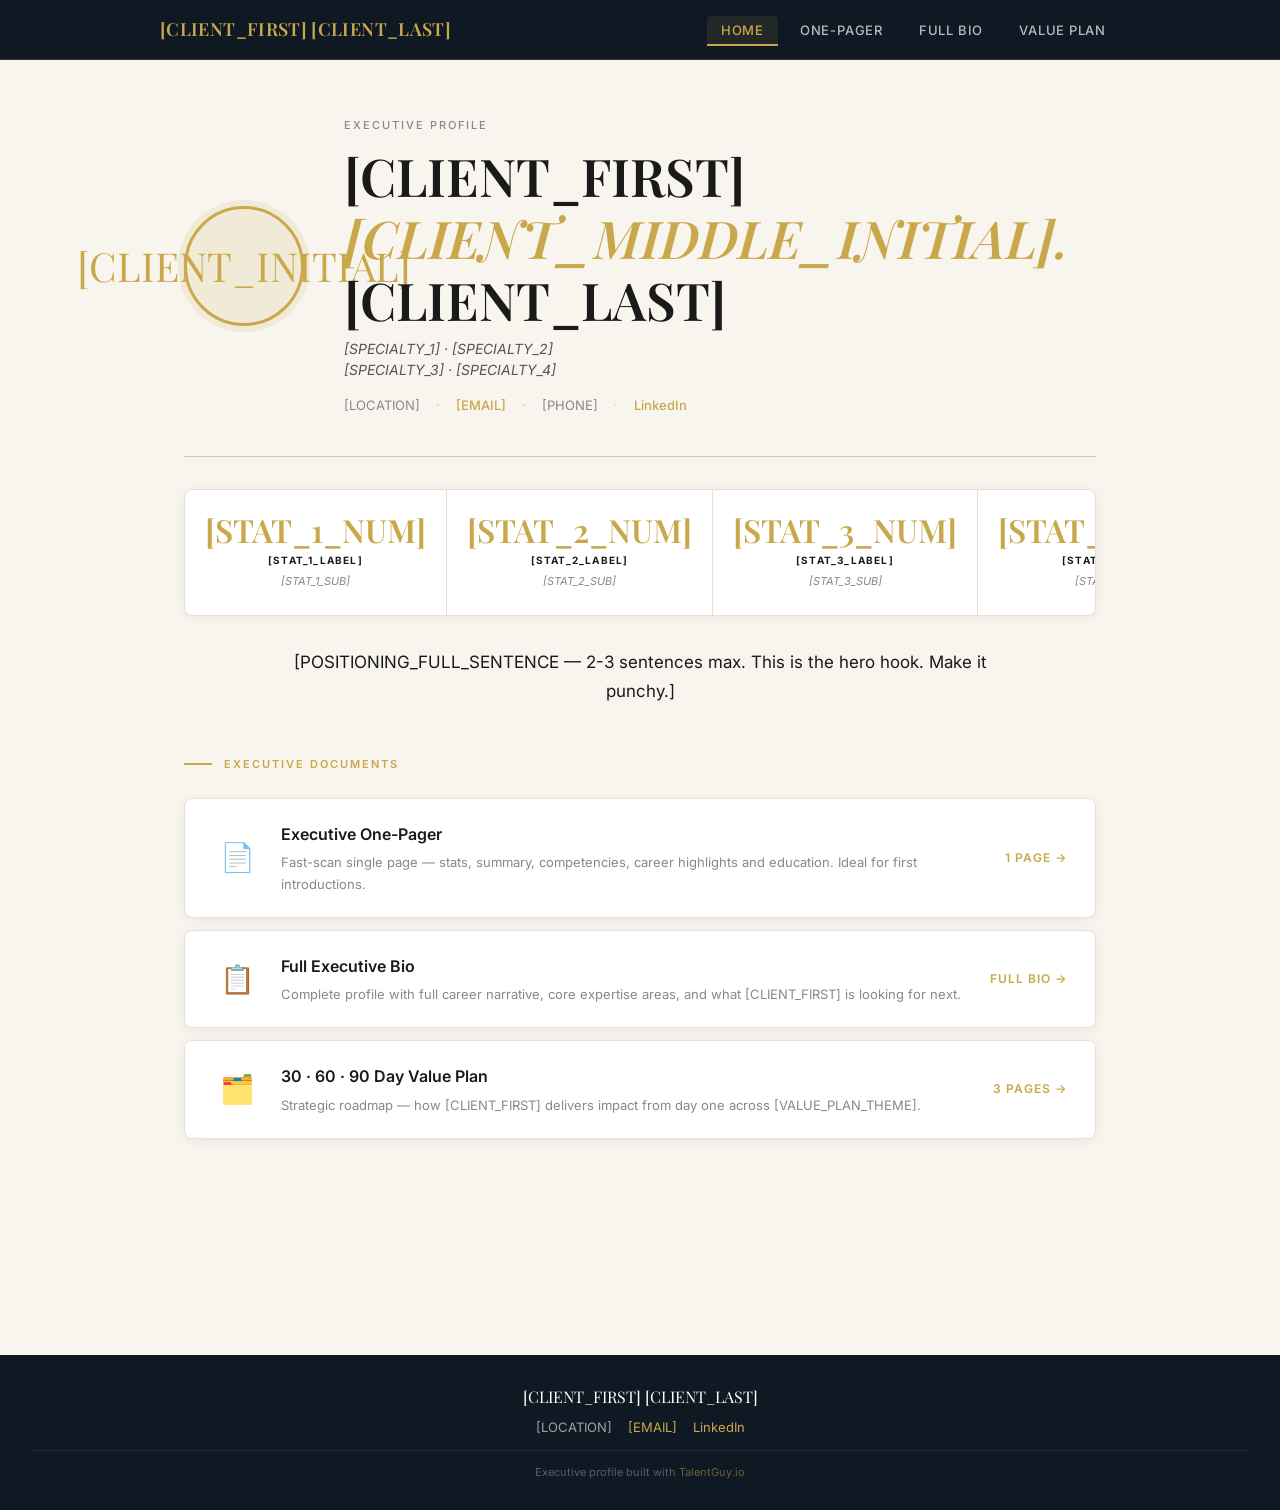
==== index.html @ bf682b25 "Initial executive site template" ====
<!DOCTYPE html>
<html lang="en">
<head>
  <meta charset="UTF-8">
  <meta name="viewport" content="width=device-width, initial-scale=1.0">
  <title>[CLIENT_FIRST] [CLIENT_LAST] – Executive Profile</title>
  <meta name="description" content="[CLIENT_FIRST] [CLIENT_LAST] — [HEADLINE_SHORT]">
  <!-- Open Graph (for LinkedIn card previews) -->
  <meta property="og:title" content="[CLIENT_FIRST] [CLIENT_LAST] – Executive Profile">
  <meta property="og:description" content="[POSITIONING_SENTENCE]">
  <meta property="og:image" content="photo.jpg">
  <meta property="og:type" content="profile">
  <link rel="preconnect" href="https://fonts.googleapis.com">
  <link rel="preconnect" href="https://fonts.gstatic.com" crossorigin>
  <link href="https://fonts.googleapis.com/css2?family=Playfair+Display:ital,wght@0,400;0,600;1,400&family=Inter:wght@300;400;500;600&display=swap" rel="stylesheet">
  <link rel="stylesheet" href="styles.css">
</head>
<body>

<!-- ============================================================
     NAVIGATION
     ============================================================ -->
<nav>
  <div class="nav-inner">
    <a href="index.html" class="nav-brand">[CLIENT_FIRST] [CLIENT_LAST]</a>
    <button class="nav-toggle" onclick="this.nextElementSibling.classList.toggle('open')" aria-label="Menu">
      <span></span><span></span><span></span>
    </button>
    <ul class="nav-links">
      <li><a href="index.html" class="active">Home</a></li>
      <li><a href="onepager.html">One-Pager</a></li>
      <li><a href="bio.html">Full Bio</a></li>
      <li><a href="valueplan.html">Value Plan</a></li>
    </ul>
  </div>
</nav>

<!-- ============================================================
     HERO
     ============================================================ -->
<div class="page">
  <div class="hero">
    <div class="hero-photo-wrap">
      <!-- Replace photo.jpg with client's headshot -->
      <img src="photo.jpg" alt="[CLIENT_FIRST] [CLIENT_LAST]" class="hero-photo"
           onerror="this.style.display='none';this.nextElementSibling.style.display='flex'">
      <div class="hero-photo-placeholder" style="display:none;">[CLIENT_INITIAL]</div>
    </div>
    <div class="hero-text">
      <p class="hero-subtitle">Executive Profile</p>
      <h1>[CLIENT_FIRST] <em>[CLIENT_MIDDLE_INITIAL].</em> [CLIENT_LAST]</h1>
      <!-- If no middle initial, use: <h1>[CLIENT_FIRST] <em>[CLIENT_LAST]</em></h1> -->
      <p class="hero-tags">
        [SPECIALTY_1] · [SPECIALTY_2]<br>
        [SPECIALTY_3] · [SPECIALTY_4]
      </p>
      <div class="hero-contact">
        <span>[LOCATION]</span>
        <span class="sep">·</span>
        <a href="mailto:[EMAIL]">[EMAIL]</a>
        <span class="sep">·</span>
        <span>[PHONE]</span>
        <span class="sep">·</span>
        <a href="https://[LINKEDIN_URL]" target="_blank">LinkedIn</a>
      </div>
    </div>
  </div>

  <hr class="hero-divider">

  <!-- ============================================================
       STATS BAR
       ============================================================ -->
  <div class="stats-bar">
    <div class="stat">
      <div class="stat-number">[STAT_1_NUM]</div>
      <div class="stat-label">[STAT_1_LABEL]</div>
      <div class="stat-sub">[STAT_1_SUB]</div>
    </div>
    <div class="stat">
      <div class="stat-number">[STAT_2_NUM]</div>
      <div class="stat-label">[STAT_2_LABEL]</div>
      <div class="stat-sub">[STAT_2_SUB]</div>
    </div>
    <div class="stat">
      <div class="stat-number">[STAT_3_NUM]</div>
      <div class="stat-label">[STAT_3_LABEL]</div>
      <div class="stat-sub">[STAT_3_SUB]</div>
    </div>
    <div class="stat">
      <div class="stat-number">[STAT_4_NUM]</div>
      <div class="stat-label">[STAT_4_LABEL]</div>
      <div class="stat-sub">[STAT_4_SUB]</div>
    </div>
  </div>

  <!-- ============================================================
       POSITIONING STATEMENT
       ============================================================ -->
  <p class="positioning">
    [POSITIONING_FULL_SENTENCE — 2-3 sentences max. This is the hero hook. Make it punchy.]
  </p>

  <!-- ============================================================
       DOCUMENT CARDS
       ============================================================ -->
  <div class="content-section">
    <p class="section-label">Executive Documents</p>
    <div class="doc-cards">

      <a href="onepager.html" class="doc-card">
        <div class="doc-icon">📄</div>
        <div class="doc-info">
          <div class="doc-title">Executive One-Pager</div>
          <div class="doc-desc">Fast-scan single page — stats, summary, competencies, career highlights and education. Ideal for first introductions.</div>
        </div>
        <div class="doc-cta">1 Page →</div>
      </a>

      <a href="bio.html" class="doc-card">
        <div class="doc-icon">📋</div>
        <div class="doc-info">
          <div class="doc-title">Full Executive Bio</div>
          <div class="doc-desc">Complete profile with full career narrative, core expertise areas, and what [CLIENT_FIRST] is looking for next.</div>
        </div>
        <div class="doc-cta">Full Bio →</div>
      </a>

      <a href="valueplan.html" class="doc-card">
        <div class="doc-icon">🗂️</div>
        <div class="doc-info">
          <div class="doc-title">30 · 60 · 90 Day Value Plan</div>
          <div class="doc-desc">Strategic roadmap — how [CLIENT_FIRST] delivers impact from day one across [VALUE_PLAN_THEME].</div>
        </div>
        <div class="doc-cta">3 Pages →</div>
      </a>

    </div>
  </div>

</div><!-- /page -->

<!-- ============================================================
     FOOTER
     ============================================================ -->
<footer>
  <div class="footer-name">[CLIENT_FIRST] [CLIENT_LAST]</div>
  <div class="footer-contact">
    <span>[LOCATION]</span>
    <a href="mailto:[EMAIL]">[EMAIL]</a>
    <a href="https://[LINKEDIN_URL]" target="_blank">LinkedIn</a>
  </div>
  <!-- TALENTGUY CREDIT: Remove the line below for white-label version -->
  <div class="footer-credit">Executive profile built with <a href="https://talentguy.io" target="_blank">TalentGuy.io</a></div>
</footer>

</body>
</html>
---- styles.css ----
/* ============================================================
   TALENTGUY.IO — Executive Site Template
   Shared Stylesheet

   THEMING: Change CSS variables in :root to rebrand per client.
   ============================================================ */

:root {
  --nav-bg: #0F1923;
  --nav-text: #ffffff;
  --gold: #C9A84C;
  --gold-hover: #E8D5A3;
  --gold-dim: rgba(201, 168, 76, 0.15);
  --bg: #F8F5EF;
  --bg-dark: #0F1923;
  --text: #1A1A1A;
  --text-light: #555555;
  --text-muted: #888888;
  --divider: #D4C5A9;
  --card-bg: #FFFFFF;
  --card-border: #E8E0D0;
  --card-shadow: 0 2px 12px rgba(0,0,0,0.06);
  --card-shadow-hover: 0 6px 24px rgba(0,0,0,0.12);
  --max-width: 960px;
  --font-display: 'Playfair Display', Georgia, 'Times New Roman', serif;
  --font-body: 'Inter', 'Helvetica Neue', Arial, sans-serif;
  --nav-height: 60px;
}

/* ============================================================
   RESET & BASE
   ============================================================ */

*, *::before, *::after { box-sizing: border-box; margin: 0; padding: 0; }

html { scroll-behavior: smooth; }

body {
  font-family: var(--font-body);
  background: var(--bg);
  color: var(--text);
  font-size: 16px;
  line-height: 1.7;
  -webkit-font-smoothing: antialiased;
}

a { color: var(--gold); text-decoration: none; transition: color 0.2s; }
a:hover { color: var(--gold-hover); }

img { max-width: 100%; display: block; }

/* ============================================================
   TYPOGRAPHY
   ============================================================ */

h1, h2, h3 { font-family: var(--font-display); font-weight: 600; line-height: 1.2; }

.section-label {
  font-family: var(--font-body);
  font-size: 11px;
  font-weight: 600;
  letter-spacing: 0.18em;
  text-transform: uppercase;
  color: var(--gold);
  display: flex;
  align-items: center;
  gap: 12px;
  margin-bottom: 24px;
}

.section-label::before {
  content: '';
  display: inline-block;
  width: 28px;
  height: 2px;
  background: var(--gold);
  flex-shrink: 0;
}

/* ============================================================
   NAVIGATION
   ============================================================ */

nav {
  position: sticky;
  top: 0;
  z-index: 100;
  background: var(--nav-bg);
  height: var(--nav-height);
  display: flex;
  align-items: center;
  padding: 0 32px;
  border-bottom: 1px solid rgba(201,168,76,0.2);
}

.nav-inner {
  max-width: var(--max-width);
  width: 100%;
  margin: 0 auto;
  display: flex;
  align-items: center;
  justify-content: space-between;
}

.nav-brand {
  font-family: var(--font-display);
  font-size: 18px;
  color: var(--gold);
  font-weight: 600;
  letter-spacing: 0.02em;
  white-space: nowrap;
}

.nav-links {
  display: flex;
  gap: 8px;
  list-style: none;
}

.nav-links a {
  font-family: var(--font-body);
  font-size: 13px;
  font-weight: 500;
  letter-spacing: 0.06em;
  text-transform: uppercase;
  color: rgba(255,255,255,0.7);
  padding: 6px 14px;
  border-radius: 4px;
  transition: all 0.2s;
}

.nav-links a:hover,
.nav-links a.active {
  color: var(--gold);
  background: rgba(201,168,76,0.1);
}

.nav-links a.active {
  border-bottom: 2px solid var(--gold);
  border-radius: 4px 4px 0 0;
}

/* Hamburger (mobile) */
.nav-toggle {
  display: none;
  background: none;
  border: none;
  cursor: pointer;
  padding: 4px;
  color: rgba(255,255,255,0.8);
}

.nav-toggle span {
  display: block;
  width: 22px;
  height: 2px;
  background: currentColor;
  margin: 5px 0;
  transition: all 0.3s;
}

/* ============================================================
   PAGE WRAPPER
   ============================================================ */

.page {
  max-width: var(--max-width);
  margin: 0 auto;
  padding: 0 24px 80px;
}

/* ============================================================
   HERO SECTION
   ============================================================ */

.hero {
  padding: 56px 0 40px;
  display: flex;
  align-items: center;
  gap: 40px;
}

.hero-photo-wrap {
  flex-shrink: 0;
}

.hero-photo {
  width: 120px;
  height: 120px;
  border-radius: 50%;
  object-fit: cover;
  border: 3px solid var(--gold);
  box-shadow: 0 0 0 6px var(--gold-dim);
}

.hero-photo-placeholder {
  width: 120px;
  height: 120px;
  border-radius: 50%;
  background: var(--gold-dim);
  border: 3px solid var(--gold);
  box-shadow: 0 0 0 6px var(--gold-dim);
  display: flex;
  align-items: center;
  justify-content: center;
  font-size: 40px;
  color: var(--gold);
  font-family: var(--font-display);
}

.hero-text h1 {
  font-size: clamp(32px, 5vw, 52px);
  color: var(--text);
  margin-bottom: 6px;
}

.hero-text h1 em {
  color: var(--gold);
  font-style: italic;
}

.hero-subtitle {
  font-size: 11px;
  letter-spacing: 0.18em;
  text-transform: uppercase;
  color: var(--text-muted);
  margin-bottom: 10px;
  font-weight: 500;
}

.hero-tags {
  font-size: 14px;
  color: var(--text-light);
  font-style: italic;
  margin-bottom: 14px;
  line-height: 1.5;
}

.hero-contact {
  font-size: 13px;
  color: var(--text-muted);
  display: flex;
  flex-wrap: wrap;
  gap: 6px 16px;
  align-items: center;
}

.hero-contact a { color: var(--gold); font-weight: 500; }
.hero-contact a:hover { color: var(--gold-hover); }
.hero-contact .sep { color: var(--divider); }

.hero-divider {
  border: none;
  border-top: 1px solid var(--divider);
  margin: 0 0 0;
}

/* ============================================================
   STATS BAR
   ============================================================ */

.stats-bar {
  display: grid;
  grid-template-columns: repeat(4, 1fr);
  border: 1px solid var(--card-border);
  border-radius: 8px;
  overflow: hidden;
  margin: 32px 0;
  background: var(--card-bg);
  box-shadow: var(--card-shadow);
}

.stat {
  padding: 24px 20px;
  text-align: center;
  border-right: 1px solid var(--card-border);
}

.stat:last-child { border-right: none; }

.stat-number {
  font-family: var(--font-display);
  font-size: 32px;
  font-weight: 600;
  color: var(--gold);
  line-height: 1;
  margin-bottom: 6px;
}

.stat-label {
  font-size: 10px;
  font-weight: 700;
  letter-spacing: 0.12em;
  text-transform: uppercase;
  color: var(--text);
  margin-bottom: 3px;
}

.stat-sub {
  font-size: 11px;
  color: var(--text-muted);
  font-style: italic;
}

/* ============================================================
   POSITIONING STATEMENT
   ============================================================ */

.positioning {
  font-size: 17px;
  line-height: 1.75;
  color: var(--text);
  text-align: center;
  max-width: 760px;
  margin: 0 auto 48px;
  padding: 0 16px;
}

.positioning strong { font-weight: 600; }

/* ============================================================
   DOCUMENT CARDS (Home page)
   ============================================================ */

.doc-cards {
  display: flex;
  flex-direction: column;
  gap: 12px;
}

.doc-card {
  display: flex;
  align-items: center;
  gap: 20px;
  padding: 22px 28px;
  background: var(--card-bg);
  border: 1px solid var(--card-border);
  border-radius: 8px;
  box-shadow: var(--card-shadow);
  transition: all 0.25s;
  color: var(--text);
}

.doc-card:hover {
  box-shadow: var(--card-shadow-hover);
  border-color: var(--gold);
  transform: translateY(-1px);
  color: var(--text);
}

.doc-icon {
  font-size: 28px;
  flex-shrink: 0;
  width: 48px;
  text-align: center;
}

.doc-info { flex: 1; }

.doc-title {
  font-weight: 600;
  font-size: 16px;
  color: var(--text);
  margin-bottom: 3px;
}

.doc-desc {
  font-size: 13px;
  color: var(--text-muted);
}

.doc-cta {
  font-size: 12px;
  font-weight: 600;
  letter-spacing: 0.08em;
  text-transform: uppercase;
  color: var(--gold);
  white-space: nowrap;
  flex-shrink: 0;
}

/* ============================================================
   CONTENT SECTIONS
   ============================================================ */

.content-section {
  margin-bottom: 56px;
}

.prose {
  font-size: 15.5px;
  line-height: 1.8;
  color: var(--text);
}

.prose p { margin-bottom: 18px; }
.prose p:last-child { margin-bottom: 0; }
.prose strong { font-weight: 600; }

/* ============================================================
   COMPETENCIES GRID
   ============================================================ */

.competencies-grid {
  display: grid;
  grid-template-columns: 1fr 1fr;
  gap: 0;
  border: 1px solid var(--card-border);
  border-radius: 8px;
  overflow: hidden;
  background: var(--card-bg);
  box-shadow: var(--card-shadow);
}

.competency {
  padding: 14px 20px;
  font-size: 14px;
  color: var(--text);
  border-bottom: 1px solid var(--card-border);
  border-right: 1px solid var(--card-border);
  display: flex;
  align-items: center;
  gap: 10px;
}

.competency:nth-child(even) { border-right: none; }
.competency:nth-last-child(-n+2) { border-bottom: none; }

.competency::before {
  content: '›';
  color: var(--gold);
  font-size: 18px;
  font-weight: 700;
  flex-shrink: 0;
}

/* ============================================================
   CAREER HIGHLIGHTS GRID (One-Pager)
   ============================================================ */

.career-grid {
  display: grid;
  grid-template-columns: 1fr 1fr;
  gap: 16px;
}

.career-card {
  background: var(--card-bg);
  border: 1px solid var(--card-border);
  border-radius: 8px;
  padding: 20px 22px;
  box-shadow: var(--card-shadow);
}

.career-card-title {
  font-weight: 600;
  font-size: 14px;
  color: var(--gold);
  margin-bottom: 2px;
}

.career-card-company {
  font-size: 12px;
  color: var(--text-muted);
  margin-bottom: 10px;
  font-style: italic;
}

.career-card p {
  font-size: 13.5px;
  line-height: 1.65;
  color: var(--text-light);
}

/* ============================================================
   CAREER HISTORY (Bio page - detailed)
   ============================================================ */

.career-history { display: flex; flex-direction: column; gap: 36px; }

.career-entry {}

.career-entry-header {
  display: flex;
  justify-content: space-between;
  align-items: flex-start;
  margin-bottom: 10px;
  flex-wrap: wrap;
  gap: 4px;
}

.career-entry-company {
  font-size: 13px;
  font-weight: 700;
  letter-spacing: 0.1em;
  text-transform: uppercase;
  color: var(--gold);
  margin-bottom: 2px;
}

.career-entry-title {
  font-size: 15px;
  font-weight: 600;
  color: var(--text);
}

.career-entry-years {
  font-size: 12px;
  color: var(--text-muted);
  font-style: italic;
  white-space: nowrap;
}

.career-entry-body {
  font-size: 14.5px;
  line-height: 1.75;
  color: var(--text-light);
}

.career-divider {
  border: none;
  border-top: 1px solid var(--divider);
  margin-top: 36px;
}

/* ============================================================
   EXPERTISE AREAS (Bio page)
   ============================================================ */

.expertise-grid {
  display: grid;
  grid-template-columns: 1fr 1fr;
  gap: 20px;
}

.expertise-card {
  background: var(--card-bg);
  border: 1px solid var(--card-border);
  border-radius: 8px;
  padding: 22px 24px;
  box-shadow: var(--card-shadow);
}

.expertise-title {
  font-weight: 600;
  font-size: 14.5px;
  color: var(--text);
  margin-bottom: 8px;
  padding-bottom: 8px;
  border-bottom: 1px solid var(--divider);
}

.expertise-body {
  font-size: 13.5px;
  line-height: 1.65;
  color: var(--text-light);
}

/* ============================================================
   VALUE PLAN (Day cards)
   ============================================================ */

.value-plan { display: flex; flex-direction: column; gap: 32px; }

.day-card {
  border-radius: 10px;
  overflow: hidden;
  box-shadow: var(--card-shadow);
  border: 1px solid var(--card-border);
}

.day-card-header {
  background: var(--nav-bg);
  color: white;
  padding: 20px 28px;
}

.day-number {
  font-family: var(--font-display);
  font-size: 36px;
  color: var(--gold);
  font-weight: 600;
  line-height: 1;
  margin-bottom: 4px;
}

.day-theme {
  font-size: 11px;
  letter-spacing: 0.16em;
  text-transform: uppercase;
  color: rgba(255,255,255,0.6);
  font-weight: 500;
}

.day-card-body {
  background: var(--card-bg);
  padding: 24px 28px;
}

.day-section-label {
  font-size: 10px;
  font-weight: 700;
  letter-spacing: 0.14em;
  text-transform: uppercase;
  color: var(--gold);
  margin-bottom: 14px;
}

.day-bullets {
  list-style: none;
  display: flex;
  flex-direction: column;
  gap: 10px;
}

.day-bullets li {
  font-size: 14.5px;
  line-height: 1.65;
  color: var(--text);
  display: flex;
  gap: 14px;
  align-items: flex-start;
}

.day-bullets li::before {
  content: '—';
  color: var(--gold);
  flex-shrink: 0;
  margin-top: 1px;
}

/* ============================================================
   LOOKING FOR SECTION
   ============================================================ */

.looking-for {
  background: var(--nav-bg);
  color: white;
  border-radius: 10px;
  padding: 36px 40px;
  margin-top: 16px;
}

.looking-for .section-label {
  color: var(--gold);
}

.looking-for .section-label::before {
  background: var(--gold);
}

.looking-for p {
  font-size: 15px;
  line-height: 1.8;
  color: rgba(255,255,255,0.8);
  margin-bottom: 16px;
}

.looking-for p:last-child { margin-bottom: 0; }

.role-tags {
  display: flex;
  flex-wrap: wrap;
  gap: 8px;
  margin-top: 20px;
}

.role-tag {
  background: rgba(201,168,76,0.15);
  border: 1px solid rgba(201,168,76,0.3);
  color: var(--gold);
  padding: 6px 14px;
  border-radius: 20px;
  font-size: 12px;
  font-weight: 500;
}

/* ============================================================
   EDUCATION & CERTS
   ============================================================ */

.edu-section {
  background: var(--card-bg);
  border: 1px solid var(--card-border);
  border-radius: 8px;
  padding: 24px 28px;
  box-shadow: var(--card-shadow);
}

.edu-row {
  display: flex;
  flex-direction: column;
  gap: 6px;
  margin-bottom: 20px;
  padding-bottom: 20px;
  border-bottom: 1px solid var(--divider);
}

.edu-row:last-child {
  margin-bottom: 0;
  padding-bottom: 0;
  border-bottom: none;
}

.edu-label {
  font-size: 10px;
  font-weight: 700;
  letter-spacing: 0.14em;
  text-transform: uppercase;
  color: var(--gold);
}

.edu-items {
  font-size: 13.5px;
  color: var(--text);
  line-height: 1.7;
}

/* ============================================================
   FOOTER
   ============================================================ */

footer {
  background: var(--nav-bg);
  color: rgba(255,255,255,0.6);
  padding: 28px 32px;
  text-align: center;
  font-size: 13px;
  margin-top: 80px;
}

footer .footer-name {
  font-family: var(--font-display);
  font-size: 16px;
  color: white;
  margin-bottom: 6px;
}

footer .footer-contact {
  display: flex;
  justify-content: center;
  gap: 16px;
  flex-wrap: wrap;
  margin-bottom: 12px;
}

footer a { color: var(--gold); }
footer a:hover { color: var(--gold-hover); }

.footer-credit {
  font-size: 11px;
  color: rgba(255,255,255,0.3);
  margin-top: 12px;
  padding-top: 12px;
  border-top: 1px solid rgba(255,255,255,0.08);
}

.footer-credit a { color: rgba(201,168,76,0.5); }
.footer-credit a:hover { color: var(--gold); }

/* ============================================================
   RESPONSIVE
   ============================================================ */

@media (max-width: 720px) {
  nav { padding: 0 20px; }

  .nav-links {
    display: none;
    position: absolute;
    top: var(--nav-height);
    left: 0;
    right: 0;
    background: var(--nav-bg);
    flex-direction: column;
    padding: 16px 20px 20px;
    border-bottom: 1px solid rgba(201,168,76,0.2);
    gap: 4px;
  }

  .nav-links.open { display: flex; }
  .nav-toggle { display: block; }

  .hero { flex-direction: column; gap: 24px; text-align: center; padding: 36px 0 28px; }
  .hero-contact { justify-content: center; }

  .stats-bar { grid-template-columns: 1fr 1fr; }
  .stat:nth-child(2) { border-right: none; }
  .stat:nth-child(3) { border-right: 1px solid var(--card-border); }
  .stat { border-bottom: 1px solid var(--card-border); }
  .stat:nth-child(3), .stat:nth-child(4) { border-bottom: none; }

  .competencies-grid { grid-template-columns: 1fr; }
  .competency { border-right: none !important; }
  .competency:nth-last-child(-n+2) { border-bottom: 1px solid var(--card-border); }
  .competency:last-child { border-bottom: none; }

  .career-grid { grid-template-columns: 1fr; }
  .expertise-grid { grid-template-columns: 1fr; }

  .looking-for { padding: 28px 24px; }

  .page { padding: 0 16px 60px; }
}

/* ============================================================
   PRINT STYLES (One-Pager only)
   ============================================================ */

@media print {
  nav, footer { display: none; }
  body { background: white; font-size: 12px; }
  .page { padding: 0; max-width: 100%; }
  .hero { padding: 20px 0 16px; }
  .hero-photo { width: 80px; height: 80px; }
  .stats-bar { margin: 16px 0; }
  .stat-number { font-size: 24px; }
  .content-section { margin-bottom: 24px; page-break-inside: avoid; }
  .career-grid { gap: 10px; }
  .career-card { padding: 12px 14px; }
  .day-card { page-break-inside: avoid; }
}
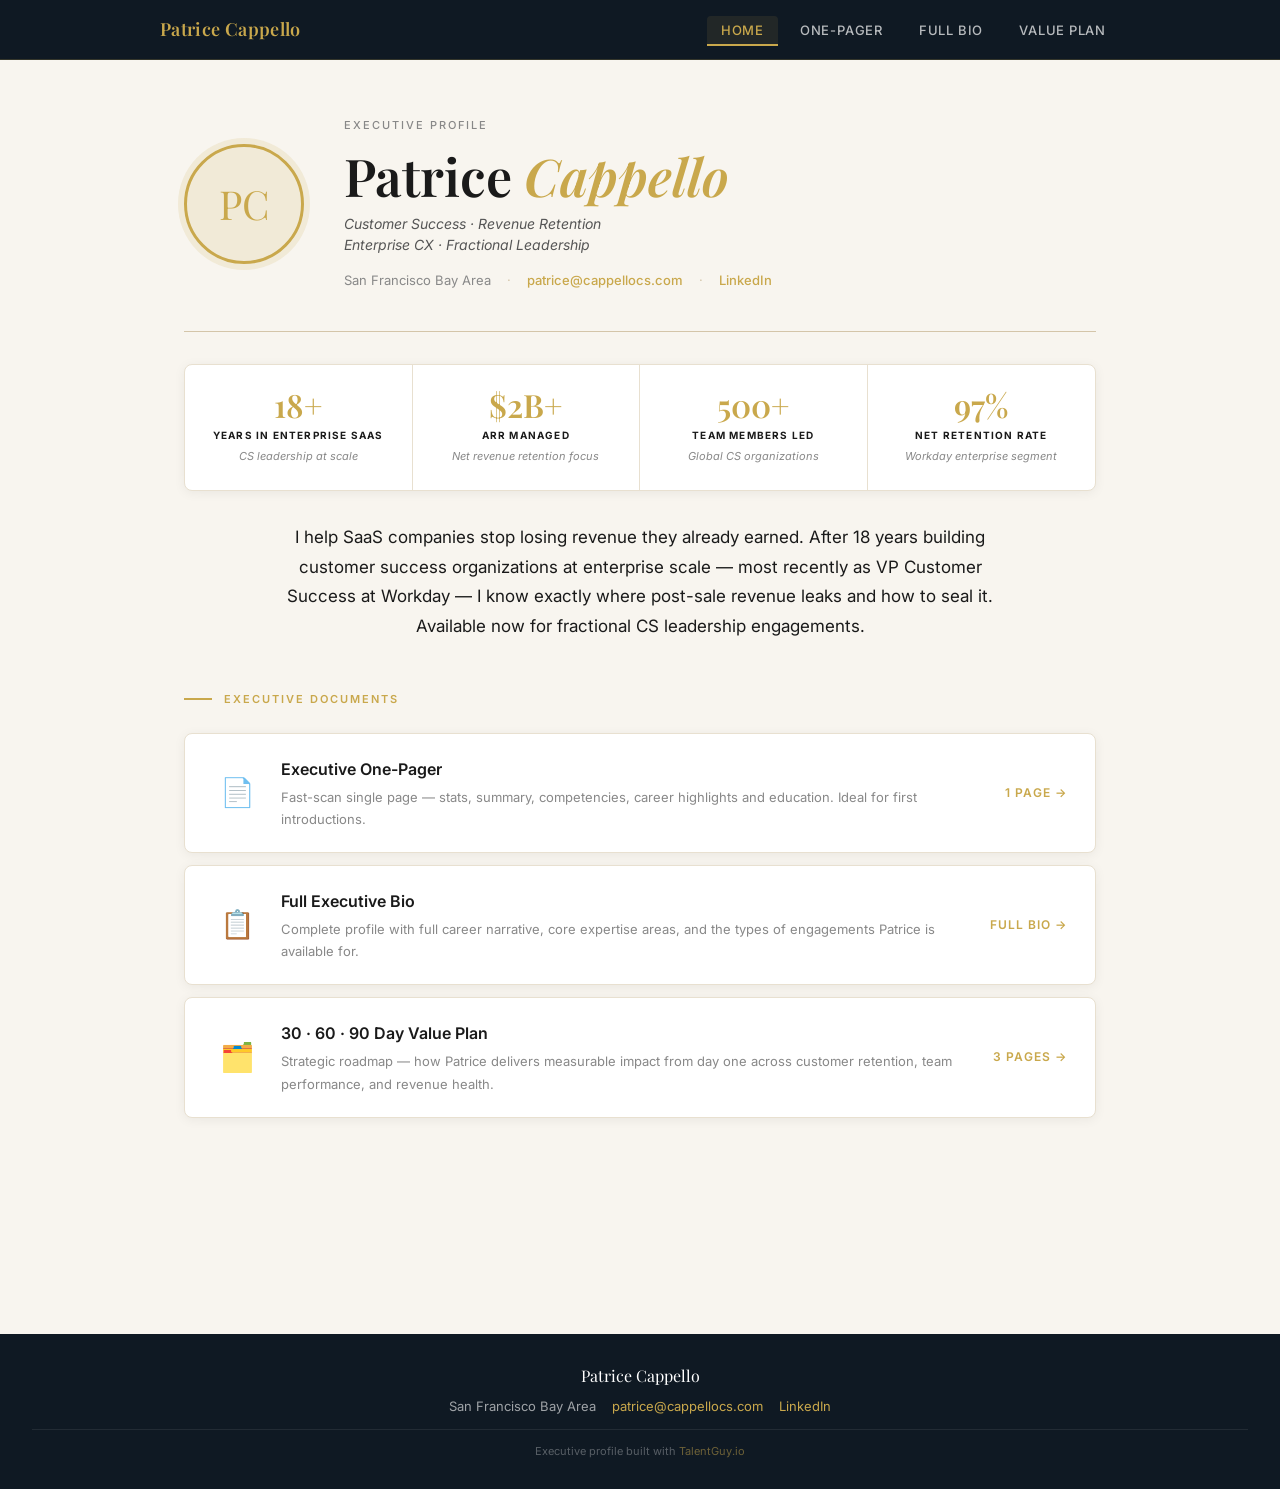
==== commit e9272044: "Populate demo with Patrice Cappello fractional CS content" ====
--- a/index.html
+++ b/index.html
@@ -3,12 +3,10 @@
 <head>
   <meta charset="UTF-8">
   <meta name="viewport" content="width=device-width, initial-scale=1.0">
-  <title>[CLIENT_FIRST] [CLIENT_LAST] – Executive Profile</title>
-  <meta name="description" content="[CLIENT_FIRST] [CLIENT_LAST] — [HEADLINE_SHORT]">
-  <!-- Open Graph (for LinkedIn card previews) -->
-  <meta property="og:title" content="[CLIENT_FIRST] [CLIENT_LAST] – Executive Profile">
-  <meta property="og:description" content="[POSITIONING_SENTENCE]">
-  <meta property="og:image" content="photo.jpg">
+  <title>Patrice Cappello – Fractional Customer Success Executive</title>
+  <meta name="description" content="Patrice Cappello — Fractional Customer Success & CX Leader. 18+ years building retention-first organizations at enterprise SaaS scale.">
+  <meta property="og:title" content="Patrice Cappello – Fractional Customer Success Executive">
+  <meta property="og:description" content="I help SaaS companies stop losing revenue they already earned. Former VP Customer Success, Workday.">
   <meta property="og:type" content="profile">
   <link rel="preconnect" href="https://fonts.googleapis.com">
   <link rel="preconnect" href="https://fonts.gstatic.com" crossorigin>
@@ -17,12 +15,9 @@
 </head>
 <body>
 
-<!-- ============================================================
-     NAVIGATION
-     ============================================================ -->
 <nav>
   <div class="nav-inner">
-    <a href="index.html" class="nav-brand">[CLIENT_FIRST] [CLIENT_LAST]</a>
+    <a href="index.html" class="nav-brand">Patrice Cappello</a>
     <button class="nav-toggle" onclick="this.nextElementSibling.classList.toggle('open')" aria-label="Menu">
       <span></span><span></span><span></span>
     </button>
@@ -35,75 +30,59 @@
   </div>
 </nav>
 
-<!-- ============================================================
-     HERO
-     ============================================================ -->
 <div class="page">
   <div class="hero">
     <div class="hero-photo-wrap">
-      <!-- Replace photo.jpg with client's headshot -->
-      <img src="photo.jpg" alt="[CLIENT_FIRST] [CLIENT_LAST]" class="hero-photo"
+      <img src="photo.jpg" alt="Patrice Cappello" class="hero-photo"
            onerror="this.style.display='none';this.nextElementSibling.style.display='flex'">
-      <div class="hero-photo-placeholder" style="display:none;">[CLIENT_INITIAL]</div>
+      <div class="hero-photo-placeholder" style="display:none;">PC</div>
     </div>
     <div class="hero-text">
       <p class="hero-subtitle">Executive Profile</p>
-      <h1>[CLIENT_FIRST] <em>[CLIENT_MIDDLE_INITIAL].</em> [CLIENT_LAST]</h1>
-      <!-- If no middle initial, use: <h1>[CLIENT_FIRST] <em>[CLIENT_LAST]</em></h1> -->
+      <h1>Patrice <em>Cappello</em></h1>
       <p class="hero-tags">
-        [SPECIALTY_1] · [SPECIALTY_2]<br>
-        [SPECIALTY_3] · [SPECIALTY_4]
+        Customer Success · Revenue Retention<br>
+        Enterprise CX · Fractional Leadership
       </p>
       <div class="hero-contact">
-        <span>[LOCATION]</span>
+        <span>San Francisco Bay Area</span>
         <span class="sep">·</span>
-        <a href="mailto:[EMAIL]">[EMAIL]</a>
+        <a href="mailto:patrice@cappellocs.com">patrice@cappellocs.com</a>
         <span class="sep">·</span>
-        <span>[PHONE]</span>
-        <span class="sep">·</span>
-        <a href="https://[LINKEDIN_URL]" target="_blank">LinkedIn</a>
+        <a href="https://linkedin.com/in/patricecappello" target="_blank">LinkedIn</a>
       </div>
     </div>
   </div>
 
   <hr class="hero-divider">
 
-  <!-- ============================================================
-       STATS BAR
-       ============================================================ -->
   <div class="stats-bar">
     <div class="stat">
-      <div class="stat-number">[STAT_1_NUM]</div>
-      <div class="stat-label">[STAT_1_LABEL]</div>
-      <div class="stat-sub">[STAT_1_SUB]</div>
+      <div class="stat-number">18+</div>
+      <div class="stat-label">Years in Enterprise SaaS</div>
+      <div class="stat-sub">CS leadership at scale</div>
     </div>
     <div class="stat">
-      <div class="stat-number">[STAT_2_NUM]</div>
-      <div class="stat-label">[STAT_2_LABEL]</div>
-      <div class="stat-sub">[STAT_2_SUB]</div>
+      <div class="stat-number">$2B+</div>
+      <div class="stat-label">ARR Managed</div>
+      <div class="stat-sub">Net revenue retention focus</div>
     </div>
     <div class="stat">
-      <div class="stat-number">[STAT_3_NUM]</div>
-      <div class="stat-label">[STAT_3_LABEL]</div>
-      <div class="stat-sub">[STAT_3_SUB]</div>
+      <div class="stat-number">500+</div>
+      <div class="stat-label">Team Members Led</div>
+      <div class="stat-sub">Global CS organizations</div>
     </div>
     <div class="stat">
-      <div class="stat-number">[STAT_4_NUM]</div>
-      <div class="stat-label">[STAT_4_LABEL]</div>
-      <div class="stat-sub">[STAT_4_SUB]</div>
+      <div class="stat-number">97%</div>
+      <div class="stat-label">Net Retention Rate</div>
+      <div class="stat-sub">Workday enterprise segment</div>
     </div>
   </div>
 
-  <!-- ============================================================
-       POSITIONING STATEMENT
-       ============================================================ -->
   <p class="positioning">
-    [POSITIONING_FULL_SENTENCE — 2-3 sentences max. This is the hero hook. Make it punchy.]
+    I help SaaS companies stop losing revenue they already earned. After 18 years building customer success organizations at enterprise scale — most recently as VP Customer Success at Workday — I know exactly where post-sale revenue leaks and how to seal it. Available now for fractional CS leadership engagements.
   </p>
 
-  <!-- ============================================================
-       DOCUMENT CARDS
-       ============================================================ -->
   <div class="content-section">
     <p class="section-label">Executive Documents</p>
     <div class="doc-cards">
@@ -121,7 +100,7 @@
         <div class="doc-icon">📋</div>
         <div class="doc-info">
           <div class="doc-title">Full Executive Bio</div>
-          <div class="doc-desc">Complete profile with full career narrative, core expertise areas, and what [CLIENT_FIRST] is looking for next.</div>
+          <div class="doc-desc">Complete profile with full career narrative, core expertise areas, and the types of engagements Patrice is available for.</div>
         </div>
         <div class="doc-cta">Full Bio →</div>
       </a>
@@ -130,7 +109,7 @@
         <div class="doc-icon">🗂️</div>
         <div class="doc-info">
           <div class="doc-title">30 · 60 · 90 Day Value Plan</div>
-          <div class="doc-desc">Strategic roadmap — how [CLIENT_FIRST] delivers impact from day one across [VALUE_PLAN_THEME].</div>
+          <div class="doc-desc">Strategic roadmap — how Patrice delivers measurable impact from day one across customer retention, team performance, and revenue health.</div>
         </div>
         <div class="doc-cta">3 Pages →</div>
       </a>
@@ -138,19 +117,15 @@
     </div>
   </div>
 
-</div><!-- /page -->
+</div>
 
-<!-- ============================================================
-     FOOTER
-     ============================================================ -->
 <footer>
-  <div class="footer-name">[CLIENT_FIRST] [CLIENT_LAST]</div>
+  <div class="footer-name">Patrice Cappello</div>
   <div class="footer-contact">
-    <span>[LOCATION]</span>
-    <a href="mailto:[EMAIL]">[EMAIL]</a>
-    <a href="https://[LINKEDIN_URL]" target="_blank">LinkedIn</a>
+    <span>San Francisco Bay Area</span>
+    <a href="mailto:patrice@cappellocs.com">patrice@cappellocs.com</a>
+    <a href="https://linkedin.com/in/patricecappello" target="_blank">LinkedIn</a>
   </div>
-  <!-- TALENTGUY CREDIT: Remove the line below for white-label version -->
   <div class="footer-credit">Executive profile built with <a href="https://talentguy.io" target="_blank">TalentGuy.io</a></div>
 </footer>
 
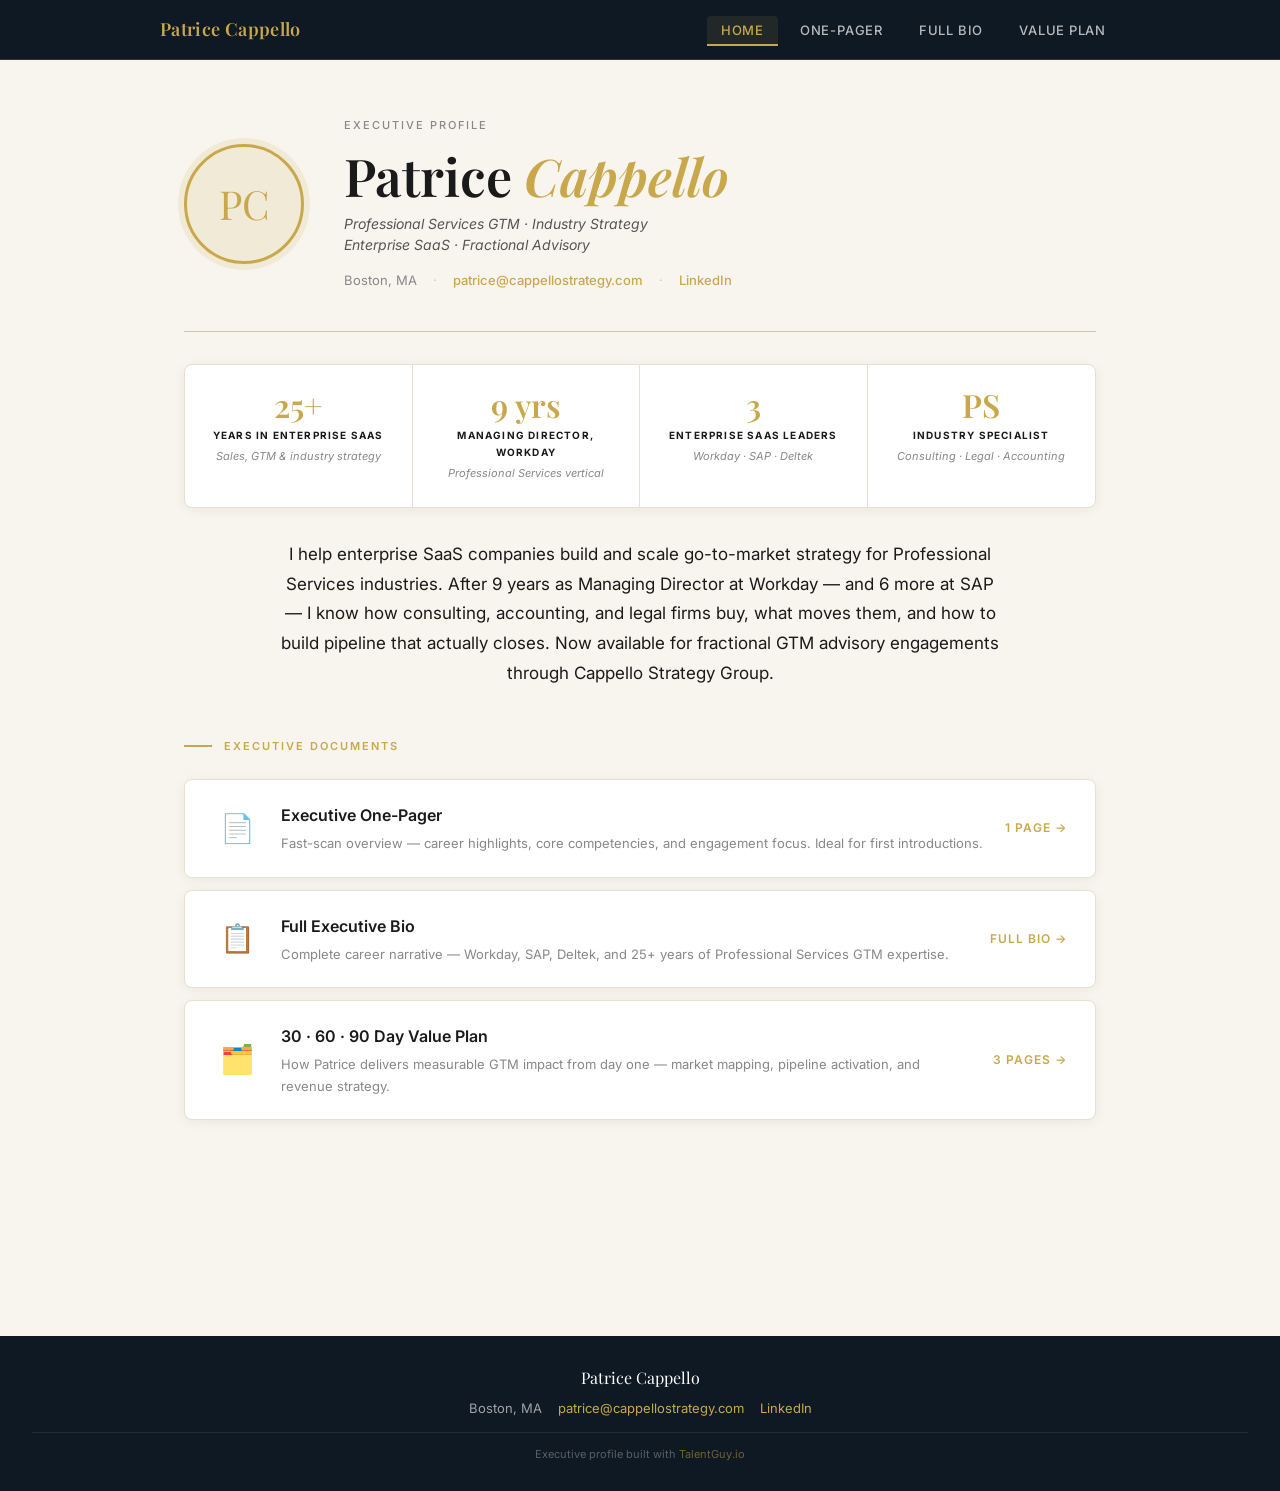
==== commit 29f7540b: "Rewrite with correct Patrice Cappello career — Workday/SAP/Deltek PS GTM" ====
--- a/index.html
+++ b/index.html
@@ -3,10 +3,10 @@
 <head>
   <meta charset="UTF-8">
   <meta name="viewport" content="width=device-width, initial-scale=1.0">
-  <title>Patrice Cappello – Fractional Customer Success Executive</title>
-  <meta name="description" content="Patrice Cappello — Fractional Customer Success & CX Leader. 18+ years building retention-first organizations at enterprise SaaS scale.">
-  <meta property="og:title" content="Patrice Cappello – Fractional Customer Success Executive">
-  <meta property="og:description" content="I help SaaS companies stop losing revenue they already earned. Former VP Customer Success, Workday.">
+  <title>Patrice Cappello – Fractional GTM Advisor | Professional Services</title>
+  <meta name="description" content="Patrice Cappello — Fractional GTM and Industry Strategy Advisor. 25+ years helping enterprise SaaS companies win in Professional Services markets.">
+  <meta property="og:title" content="Patrice Cappello – Fractional GTM Advisor">
+  <meta property="og:description" content="Former Managing Director at Workday. I help SaaS companies build and scale go-to-market strategy for Professional Services industries.">
   <meta property="og:type" content="profile">
   <link rel="preconnect" href="https://fonts.googleapis.com">
   <link rel="preconnect" href="https://fonts.gstatic.com" crossorigin>
@@ -41,13 +41,13 @@
       <p class="hero-subtitle">Executive Profile</p>
       <h1>Patrice <em>Cappello</em></h1>
       <p class="hero-tags">
-        Customer Success · Revenue Retention<br>
-        Enterprise CX · Fractional Leadership
+        Professional Services GTM · Industry Strategy<br>
+        Enterprise SaaS · Fractional Advisory
       </p>
       <div class="hero-contact">
-        <span>San Francisco Bay Area</span>
+        <span>Boston, MA</span>
         <span class="sep">·</span>
-        <a href="mailto:patrice@cappellocs.com">patrice@cappellocs.com</a>
+        <a href="mailto:patrice@cappellostrategy.com">patrice@cappellostrategy.com</a>
         <span class="sep">·</span>
         <a href="https://linkedin.com/in/patricecappello" target="_blank">LinkedIn</a>
       </div>
@@ -58,29 +58,29 @@
 
   <div class="stats-bar">
     <div class="stat">
-      <div class="stat-number">18+</div>
+      <div class="stat-number">25+</div>
       <div class="stat-label">Years in Enterprise SaaS</div>
-      <div class="stat-sub">CS leadership at scale</div>
+      <div class="stat-sub">Sales, GTM &amp; industry strategy</div>
     </div>
     <div class="stat">
-      <div class="stat-number">$2B+</div>
-      <div class="stat-label">ARR Managed</div>
-      <div class="stat-sub">Net revenue retention focus</div>
+      <div class="stat-number">9 yrs</div>
+      <div class="stat-label">Managing Director, Workday</div>
+      <div class="stat-sub">Professional Services vertical</div>
     </div>
     <div class="stat">
-      <div class="stat-number">500+</div>
-      <div class="stat-label">Team Members Led</div>
-      <div class="stat-sub">Global CS organizations</div>
+      <div class="stat-number">3</div>
+      <div class="stat-label">Enterprise SaaS Leaders</div>
+      <div class="stat-sub">Workday · SAP · Deltek</div>
     </div>
     <div class="stat">
-      <div class="stat-number">97%</div>
-      <div class="stat-label">Net Retention Rate</div>
-      <div class="stat-sub">Workday enterprise segment</div>
+      <div class="stat-number">PS</div>
+      <div class="stat-label">Industry Specialist</div>
+      <div class="stat-sub">Consulting · Legal · Accounting</div>
     </div>
   </div>
 
   <p class="positioning">
-    I help SaaS companies stop losing revenue they already earned. After 18 years building customer success organizations at enterprise scale — most recently as VP Customer Success at Workday — I know exactly where post-sale revenue leaks and how to seal it. Available now for fractional CS leadership engagements.
+    I help enterprise SaaS companies build and scale go-to-market strategy for Professional Services industries. After 9 years as Managing Director at Workday — and 6 more at SAP — I know how consulting, accounting, and legal firms buy, what moves them, and how to build pipeline that actually closes. Now available for fractional GTM advisory engagements through Cappello Strategy Group.
   </p>
 
   <div class="content-section">
@@ -91,7 +91,7 @@
         <div class="doc-icon">📄</div>
         <div class="doc-info">
           <div class="doc-title">Executive One-Pager</div>
-          <div class="doc-desc">Fast-scan single page — stats, summary, competencies, career highlights and education. Ideal for first introductions.</div>
+          <div class="doc-desc">Fast-scan overview — career highlights, core competencies, and engagement focus. Ideal for first introductions.</div>
         </div>
         <div class="doc-cta">1 Page →</div>
       </a>
@@ -100,7 +100,7 @@
         <div class="doc-icon">📋</div>
         <div class="doc-info">
           <div class="doc-title">Full Executive Bio</div>
-          <div class="doc-desc">Complete profile with full career narrative, core expertise areas, and the types of engagements Patrice is available for.</div>
+          <div class="doc-desc">Complete career narrative — Workday, SAP, Deltek, and 25+ years of Professional Services GTM expertise.</div>
         </div>
         <div class="doc-cta">Full Bio →</div>
       </a>
@@ -109,7 +109,7 @@
         <div class="doc-icon">🗂️</div>
         <div class="doc-info">
           <div class="doc-title">30 · 60 · 90 Day Value Plan</div>
-          <div class="doc-desc">Strategic roadmap — how Patrice delivers measurable impact from day one across customer retention, team performance, and revenue health.</div>
+          <div class="doc-desc">How Patrice delivers measurable GTM impact from day one — market mapping, pipeline activation, and revenue strategy.</div>
         </div>
         <div class="doc-cta">3 Pages →</div>
       </a>
@@ -122,8 +122,8 @@
 <footer>
   <div class="footer-name">Patrice Cappello</div>
   <div class="footer-contact">
-    <span>San Francisco Bay Area</span>
-    <a href="mailto:patrice@cappellocs.com">patrice@cappellocs.com</a>
+    <span>Boston, MA</span>
+    <a href="mailto:patrice@cappellostrategy.com">patrice@cappellostrategy.com</a>
     <a href="https://linkedin.com/in/patricecappello" target="_blank">LinkedIn</a>
   </div>
   <div class="footer-credit">Executive profile built with <a href="https://talentguy.io" target="_blank">TalentGuy.io</a></div>
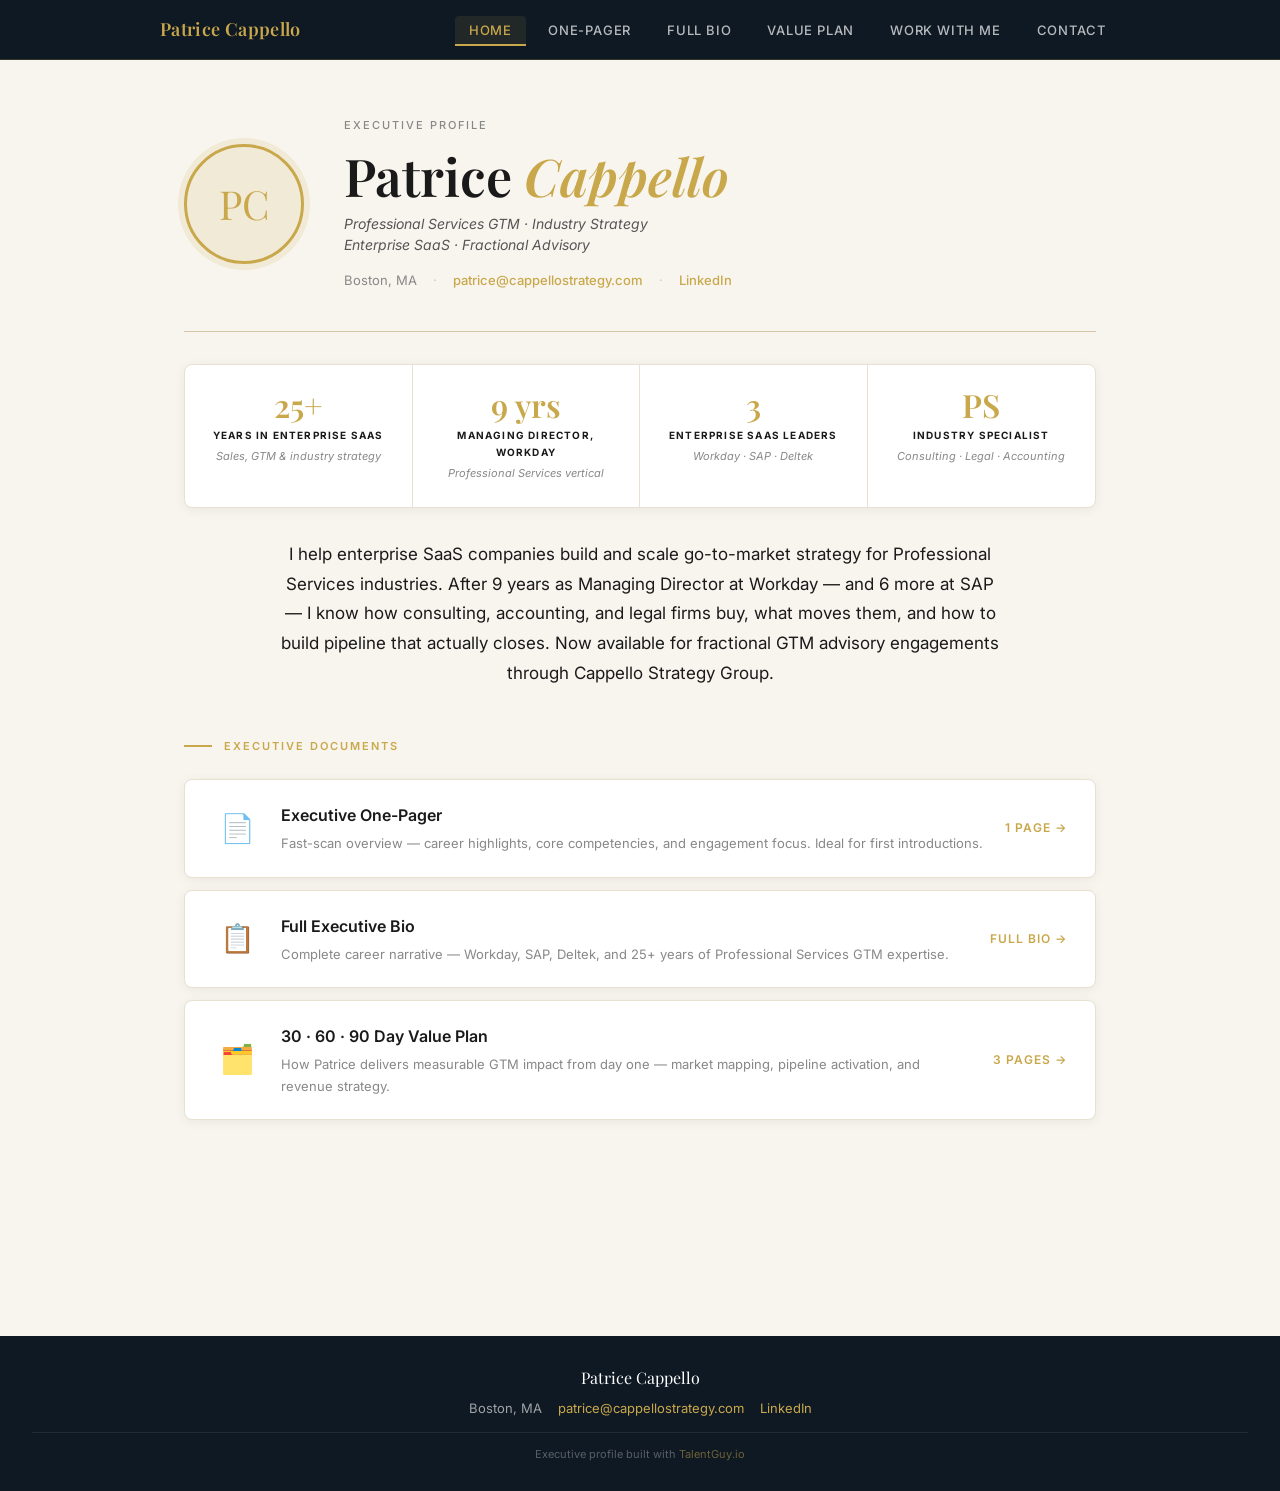
==== commit 5acc0a6d: "Add Work With Me + Contact pages, update nav across all 6 pages" ====
--- a/index.html
+++ b/index.html
@@ -26,6 +26,8 @@
       <li><a href="onepager.html">One-Pager</a></li>
       <li><a href="bio.html">Full Bio</a></li>
       <li><a href="valueplan.html">Value Plan</a></li>
+      <li><a href="services.html">Work With Me</a></li>
+      <li><a href="contact.html">Contact</a></li>
     </ul>
   </div>
 </nav>
